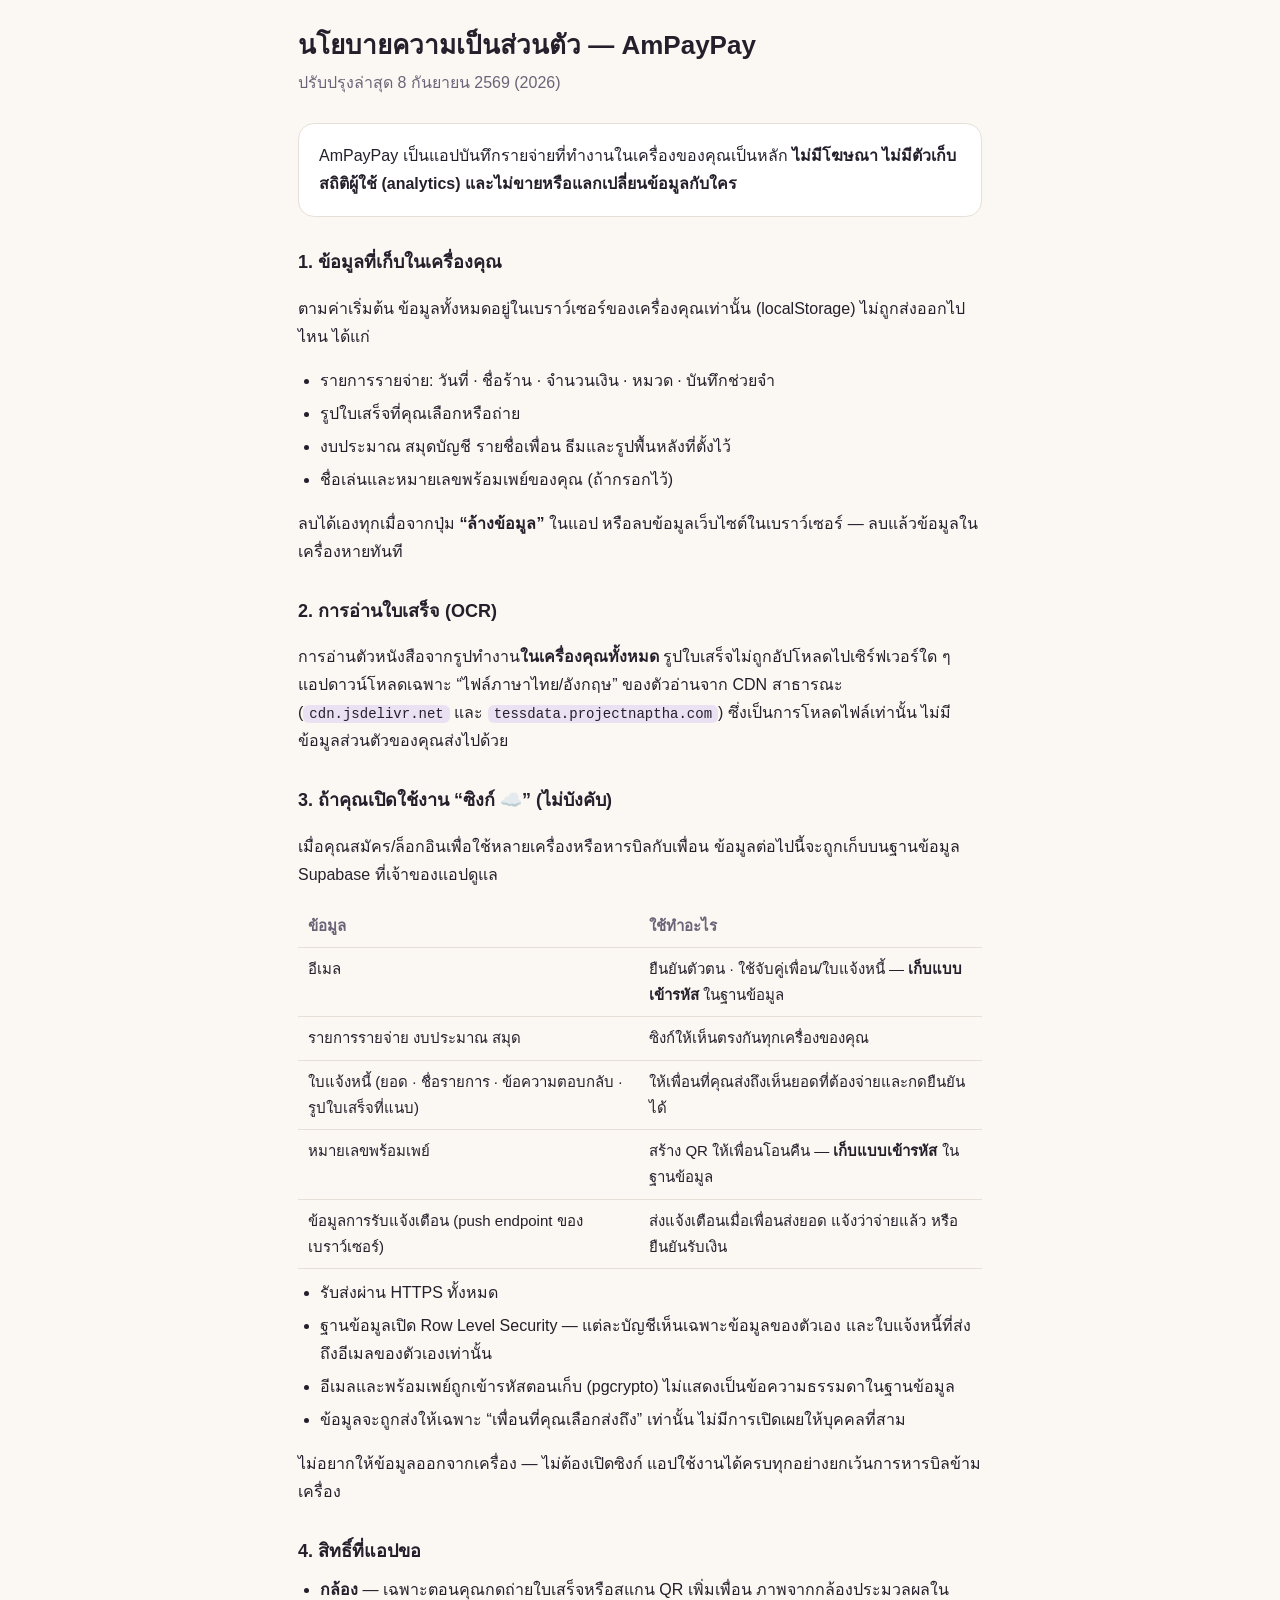
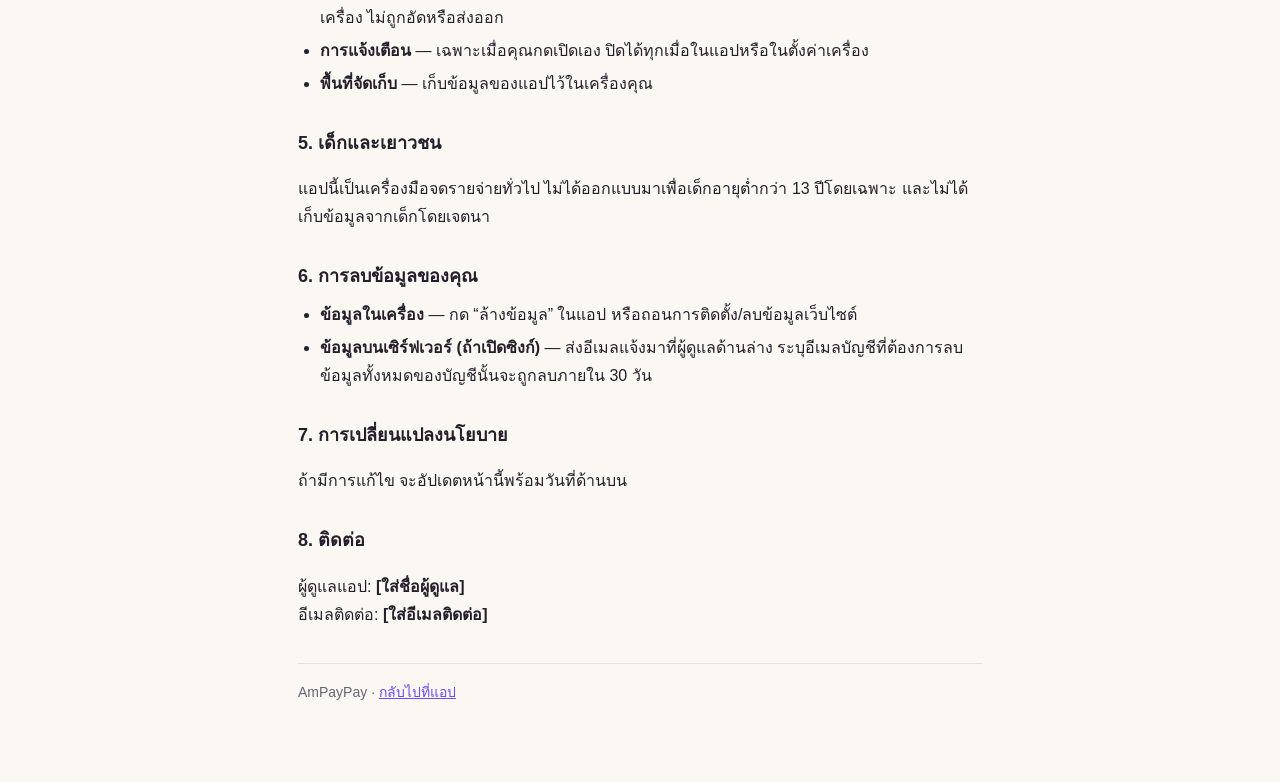
==== privacy.html @ 3faa716a "feat: เตรียมทำเป็นแอป Android ด้วย TWA (v59) - .well-known/assetlinks.json รอเติมลายนิ้วมือ SHA-256 " ====
<!doctype html>
<html lang="th">
<head>
<meta charset="utf-8">
<meta name="viewport" content="width=device-width, initial-scale=1">
<meta http-equiv="Content-Security-Policy" content="default-src 'none'; style-src 'self' 'unsafe-inline'; img-src 'self' data:; base-uri 'self'; form-action 'none'">
<title>นโยบายความเป็นส่วนตัว — AmPayPay</title>
<link rel="icon" type="image/png" sizes="32x32" href="assets/icon-32.png">
<style>
  :root { color-scheme: light dark; --ink: #241f2b; --muted: #6b6478; --bg: #fbf7f2; --card: #fff; --line: #e7e0d8; --brand: #6c4cf1; }
  @media (prefers-color-scheme: dark) {
    :root { --ink: #efeaf6; --muted: #a9a1b8; --bg: #161320; --card: #1f1b2b; --line: #322c42; --brand: #a996ff; }
  }
  * { box-sizing: border-box; }
  body { margin: 0; background: var(--bg); color: var(--ink);
         font: 16px/1.75 -apple-system, BlinkMacSystemFont, "Segoe UI", "Noto Sans Thai", "Sarabun", sans-serif; }
  .wrap { max-width: 720px; margin: 0 auto; padding: 28px 18px 64px; }
  h1 { font-size: 26px; line-height: 1.35; margin: 0 0 6px; }
  h2 { font-size: 18px; margin: 30px 0 8px; }
  .lead { color: var(--muted); margin: 0 0 26px; }
  .card { background: var(--card); border: 1px solid var(--line); border-radius: 16px; padding: 18px 20px; margin: 18px 0; }
  ul { padding-inline-start: 22px; margin: 8px 0; }
  li { margin: 5px 0; }
  code { background: color-mix(in srgb, var(--brand) 12%, transparent); padding: 1px 6px; border-radius: 6px; font-size: 14px; }
  a { color: var(--brand); }
  .foot { color: var(--muted); font-size: 14px; margin-top: 34px; border-top: 1px solid var(--line); padding-top: 16px; }
  table { width: 100%; border-collapse: collapse; margin: 10px 0; font-size: 15px; }
  th, td { text-align: left; padding: 8px 10px; border-bottom: 1px solid var(--line); vertical-align: top; }
  th { color: var(--muted); font-weight: 600; }
</style>
</head>
<body>
<div class="wrap">

<h1>นโยบายความเป็นส่วนตัว — AmPayPay</h1>
<p class="lead">ปรับปรุงล่าสุด 8 กันยายน 2569 (2026)</p>

<div class="card">
  <p style="margin:0">AmPayPay เป็นแอปบันทึกรายจ่ายที่ทำงานในเครื่องของคุณเป็นหลัก
  <b>ไม่มีโฆษณา ไม่มีตัวเก็บสถิติผู้ใช้ (analytics) และไม่ขายหรือแลกเปลี่ยนข้อมูลกับใคร</b></p>
</div>

<h2>1. ข้อมูลที่เก็บในเครื่องคุณ</h2>
<p>ตามค่าเริ่มต้น ข้อมูลทั้งหมดอยู่ในเบราว์เซอร์ของเครื่องคุณเท่านั้น (localStorage) ไม่ถูกส่งออกไปไหน ได้แก่</p>
<ul>
  <li>รายการรายจ่าย: วันที่ · ชื่อร้าน · จำนวนเงิน · หมวด · บันทึกช่วยจำ</li>
  <li>รูปใบเสร็จที่คุณเลือกหรือถ่าย</li>
  <li>งบประมาณ สมุดบัญชี รายชื่อเพื่อน ธีมและรูปพื้นหลังที่ตั้งไว้</li>
  <li>ชื่อเล่นและหมายเลขพร้อมเพย์ของคุณ (ถ้ากรอกไว้)</li>
</ul>
<p>ลบได้เองทุกเมื่อจากปุ่ม <b>“ล้างข้อมูล”</b> ในแอป หรือลบข้อมูลเว็บไซต์ในเบราว์เซอร์ — ลบแล้วข้อมูลในเครื่องหายทันที</p>

<h2>2. การอ่านใบเสร็จ (OCR)</h2>
<p>การอ่านตัวหนังสือจากรูปทำงาน<b>ในเครื่องคุณทั้งหมด</b> รูปใบเสร็จไม่ถูกอัปโหลดไปเซิร์ฟเวอร์ใด ๆ
แอปดาวน์โหลดเฉพาะ “ไฟล์ภาษาไทย/อังกฤษ” ของตัวอ่านจาก CDN สาธารณะ
(<code>cdn.jsdelivr.net</code> และ <code>tessdata.projectnaptha.com</code>) ซึ่งเป็นการโหลดไฟล์เท่านั้น ไม่มีข้อมูลส่วนตัวของคุณส่งไปด้วย</p>

<h2>3. ถ้าคุณเปิดใช้งาน “ซิงก์ ☁️” (ไม่บังคับ)</h2>
<p>เมื่อคุณสมัคร/ล็อกอินเพื่อใช้หลายเครื่องหรือหารบิลกับเพื่อน ข้อมูลต่อไปนี้จะถูกเก็บบนฐานข้อมูล Supabase ที่เจ้าของแอปดูแล</p>
<table>
  <tr><th>ข้อมูล</th><th>ใช้ทำอะไร</th></tr>
  <tr><td>อีเมล</td><td>ยืนยันตัวตน · ใช้จับคู่เพื่อน/ใบแจ้งหนี้ — <b>เก็บแบบเข้ารหัส</b> ในฐานข้อมูล</td></tr>
  <tr><td>รายการรายจ่าย งบประมาณ สมุด</td><td>ซิงก์ให้เห็นตรงกันทุกเครื่องของคุณ</td></tr>
  <tr><td>ใบแจ้งหนี้ (ยอด · ชื่อรายการ · ข้อความตอบกลับ · รูปใบเสร็จที่แนบ)</td><td>ให้เพื่อนที่คุณส่งถึงเห็นยอดที่ต้องจ่ายและกดยืนยันได้</td></tr>
  <tr><td>หมายเลขพร้อมเพย์</td><td>สร้าง QR ให้เพื่อนโอนคืน — <b>เก็บแบบเข้ารหัส</b> ในฐานข้อมูล</td></tr>
  <tr><td>ข้อมูลการรับแจ้งเตือน (push endpoint ของเบราว์เซอร์)</td><td>ส่งแจ้งเตือนเมื่อเพื่อนส่งยอด แจ้งว่าจ่ายแล้ว หรือยืนยันรับเงิน</td></tr>
</table>
<ul>
  <li>รับส่งผ่าน HTTPS ทั้งหมด</li>
  <li>ฐานข้อมูลเปิด Row Level Security — แต่ละบัญชีเห็นเฉพาะข้อมูลของตัวเอง และใบแจ้งหนี้ที่ส่งถึงอีเมลของตัวเองเท่านั้น</li>
  <li>อีเมลและพร้อมเพย์ถูกเข้ารหัสตอนเก็บ (pgcrypto) ไม่แสดงเป็นข้อความธรรมดาในฐานข้อมูล</li>
  <li>ข้อมูลจะถูกส่งให้เฉพาะ “เพื่อนที่คุณเลือกส่งถึง” เท่านั้น ไม่มีการเปิดเผยให้บุคคลที่สาม</li>
</ul>
<p>ไม่อยากให้ข้อมูลออกจากเครื่อง — ไม่ต้องเปิดซิงก์ แอปใช้งานได้ครบทุกอย่างยกเว้นการหารบิลข้ามเครื่อง</p>

<h2>4. สิทธิ์ที่แอปขอ</h2>
<ul>
  <li><b>กล้อง</b> — เฉพาะตอนคุณกดถ่ายใบเสร็จหรือสแกน QR เพิ่มเพื่อน ภาพจากกล้องประมวลผลในเครื่อง ไม่ถูกอัดหรือส่งออก</li>
  <li><b>การแจ้งเตือน</b> — เฉพาะเมื่อคุณกดเปิดเอง ปิดได้ทุกเมื่อในแอปหรือในตั้งค่าเครื่อง</li>
  <li><b>พื้นที่จัดเก็บ</b> — เก็บข้อมูลของแอปไว้ในเครื่องคุณ</li>
</ul>

<h2>5. เด็กและเยาวชน</h2>
<p>แอปนี้เป็นเครื่องมือจดรายจ่ายทั่วไป ไม่ได้ออกแบบมาเพื่อเด็กอายุต่ำกว่า 13 ปีโดยเฉพาะ และไม่ได้เก็บข้อมูลจากเด็กโดยเจตนา</p>

<h2>6. การลบข้อมูลของคุณ</h2>
<ul>
  <li><b>ข้อมูลในเครื่อง</b> — กด “ล้างข้อมูล” ในแอป หรือถอนการติดตั้ง/ลบข้อมูลเว็บไซต์</li>
  <li><b>ข้อมูลบนเซิร์ฟเวอร์ (ถ้าเปิดซิงก์)</b> — ส่งอีเมลแจ้งมาที่ผู้ดูแลด้านล่าง ระบุอีเมลบัญชีที่ต้องการลบ ข้อมูลทั้งหมดของบัญชีนั้นจะถูกลบภายใน 30 วัน</li>
</ul>

<h2>7. การเปลี่ยนแปลงนโยบาย</h2>
<p>ถ้ามีการแก้ไข จะอัปเดตหน้านี้พร้อมวันที่ด้านบน</p>

<h2>8. ติดต่อ</h2>
<p>ผู้ดูแลแอป: <b>[ใส่ชื่อผู้ดูแล]</b><br>
อีเมลติดต่อ: <b>[ใส่อีเมลติดต่อ]</b></p>

<p class="foot">AmPayPay · <a href="./">กลับไปที่แอป</a></p>

</div>
</body>
</html>
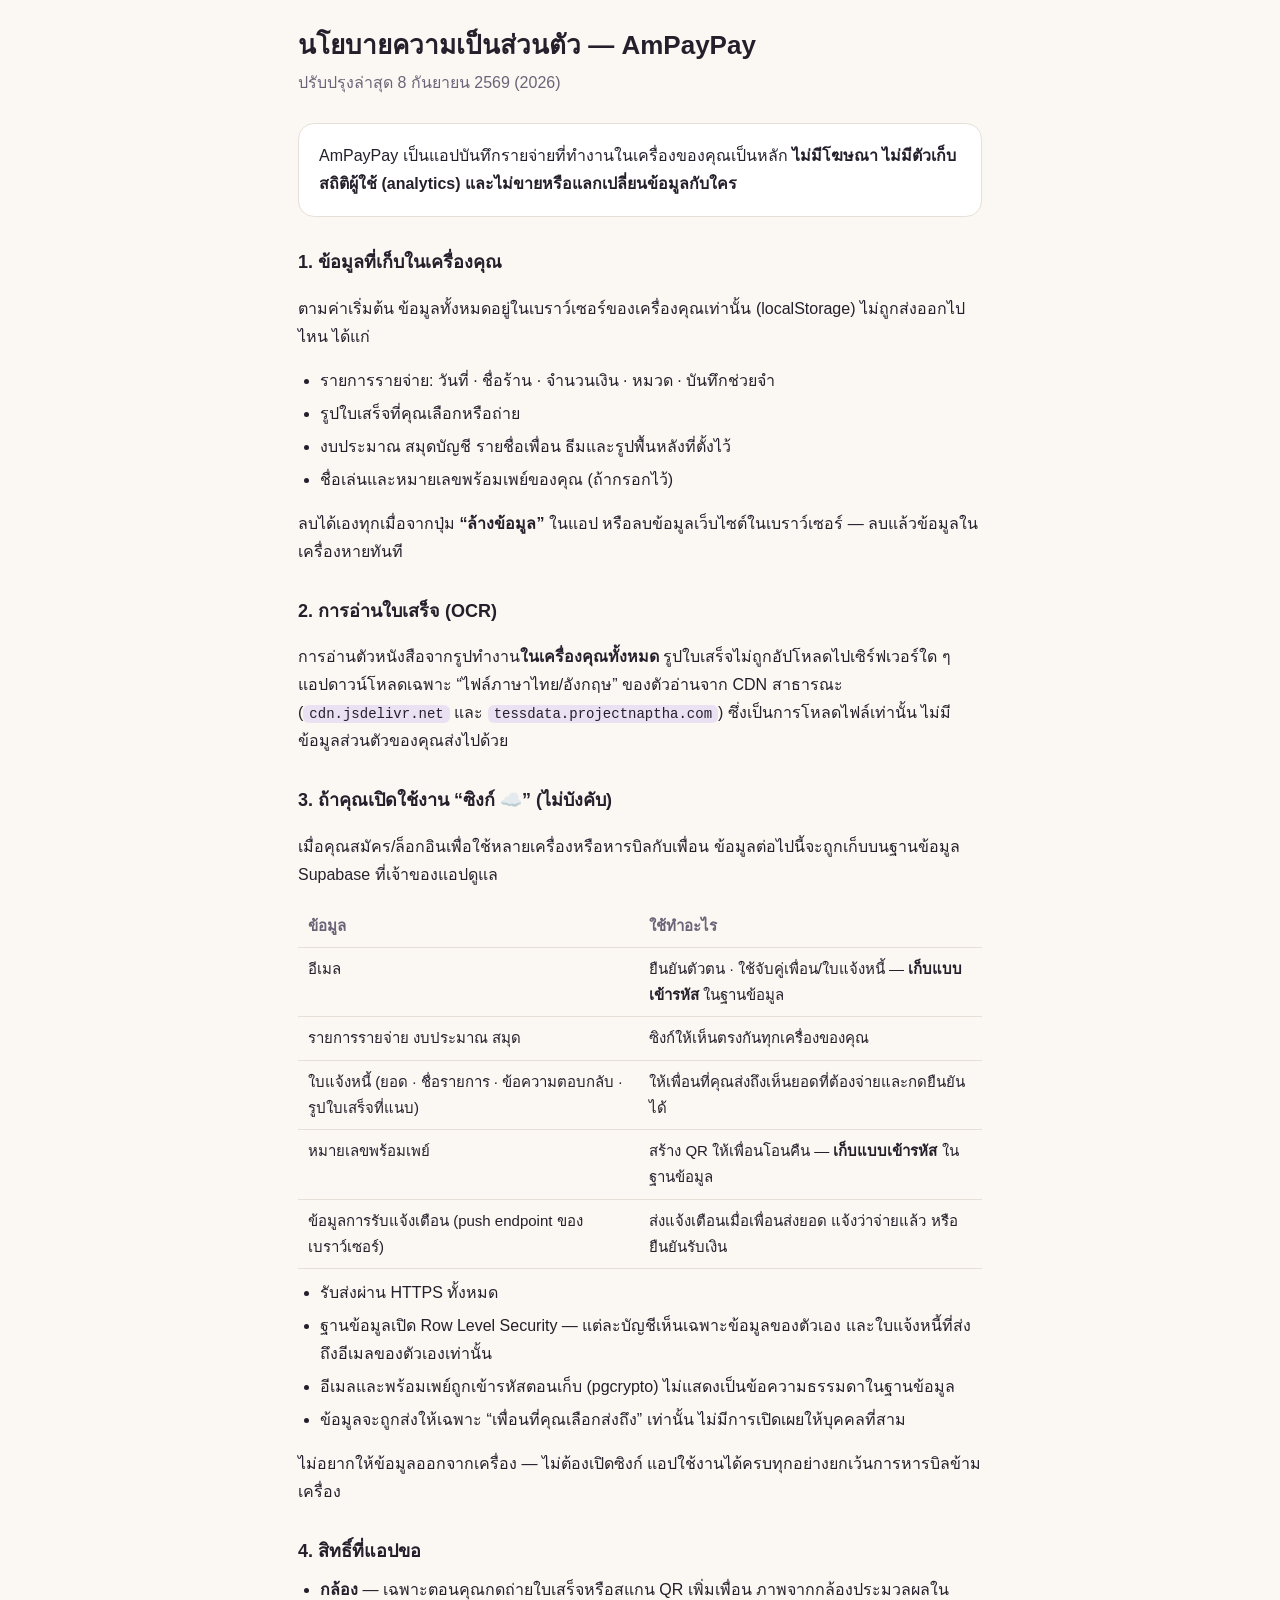
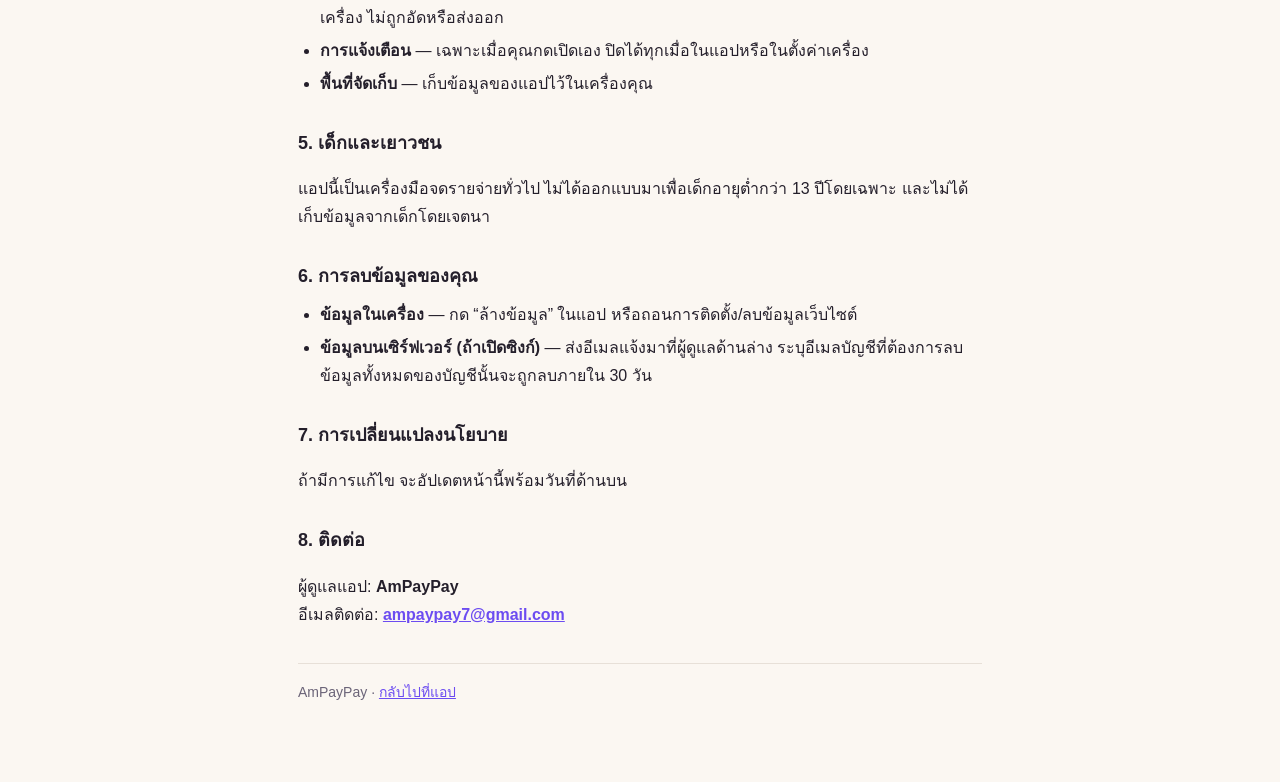
==== commit a2cce32f: "feat: ใส่ชื่อผู้ดูแลและอีเมลติดต่อในหน้านโยบายความเป็นส่วนตัว - ผู้ดูแล AmPayPay · ampaypay7@gmail.c" ====
--- a/privacy.html
+++ b/privacy.html
@@ -93,8 +93,8 @@
 <p>ถ้ามีการแก้ไข จะอัปเดตหน้านี้พร้อมวันที่ด้านบน</p>
 
 <h2>8. ติดต่อ</h2>
-<p>ผู้ดูแลแอป: <b>[ใส่ชื่อผู้ดูแล]</b><br>
-อีเมลติดต่อ: <b>[ใส่อีเมลติดต่อ]</b></p>
+<p>ผู้ดูแลแอป: <b>AmPayPay</b><br>
+อีเมลติดต่อ: <b><a href="mailto:ampaypay7@gmail.com">ampaypay7@gmail.com</a></b></p>
 
 <p class="foot">AmPayPay · <a href="./">กลับไปที่แอป</a></p>
 
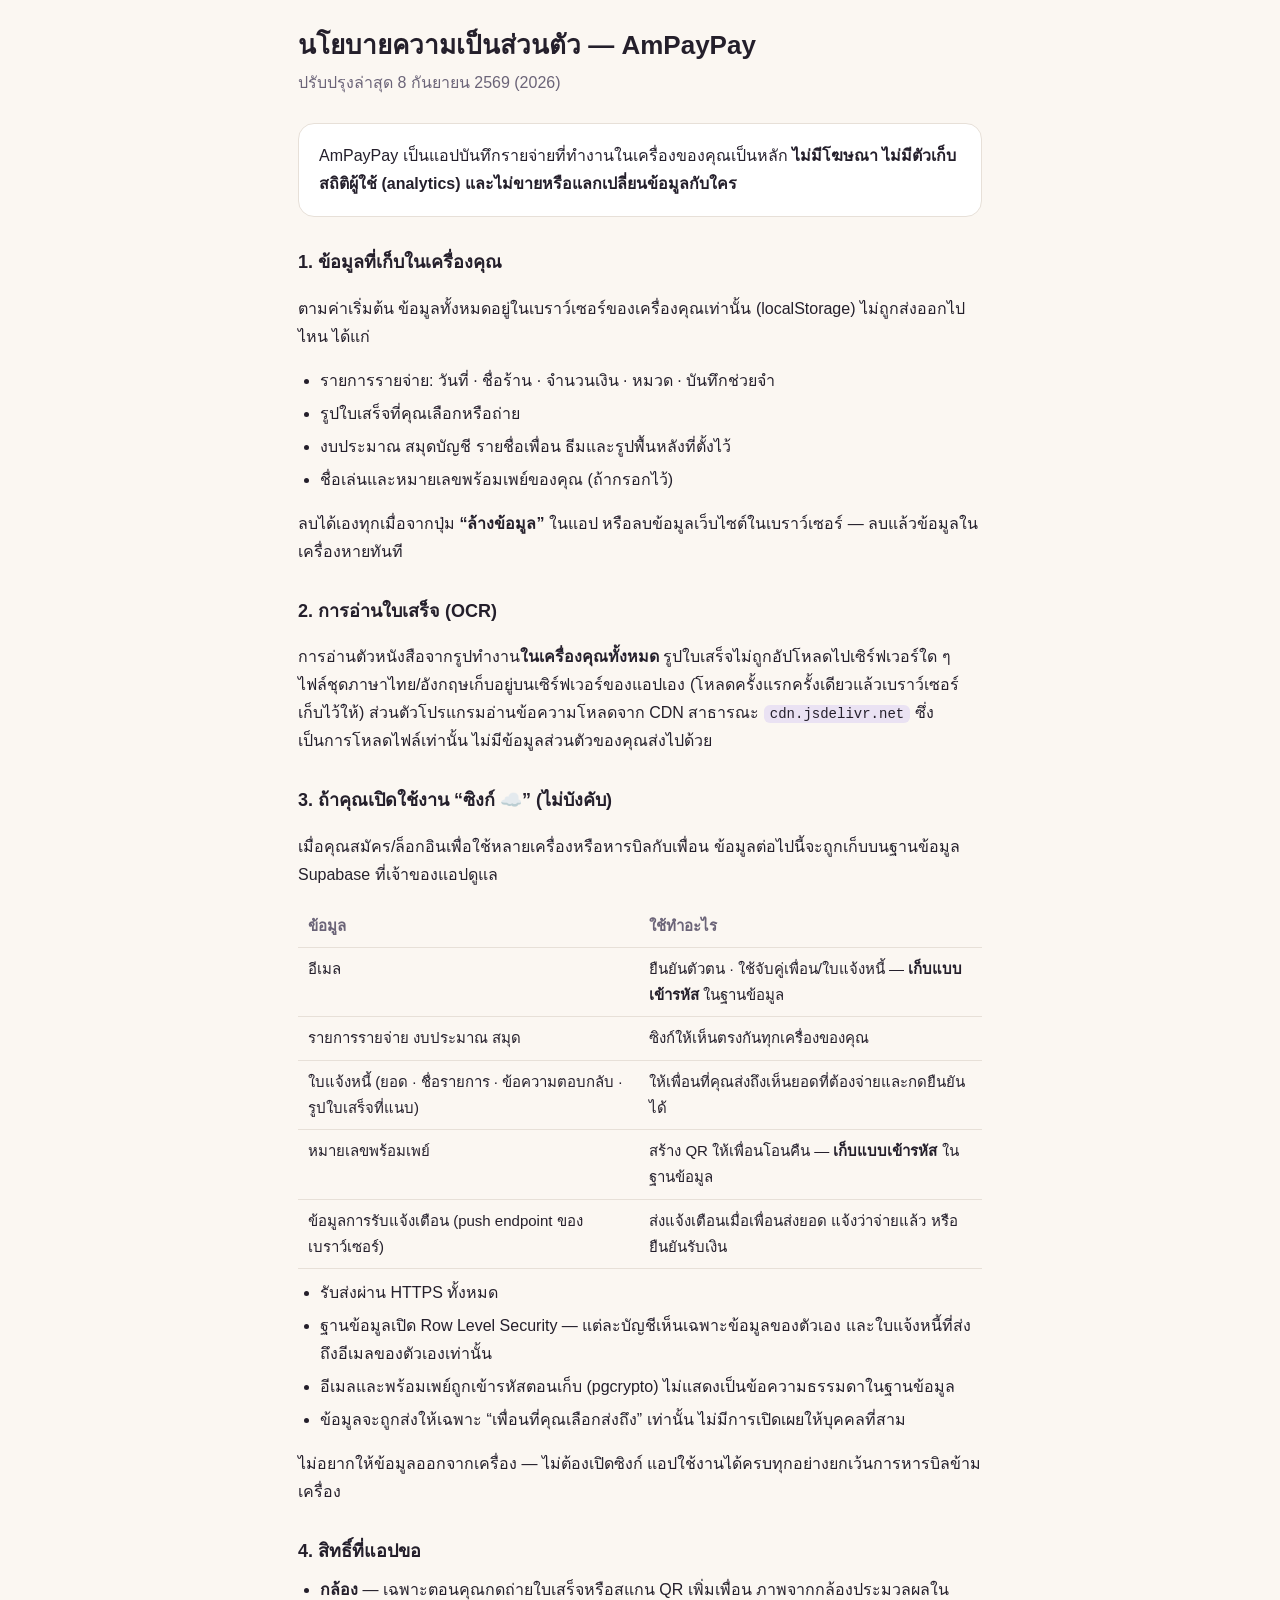
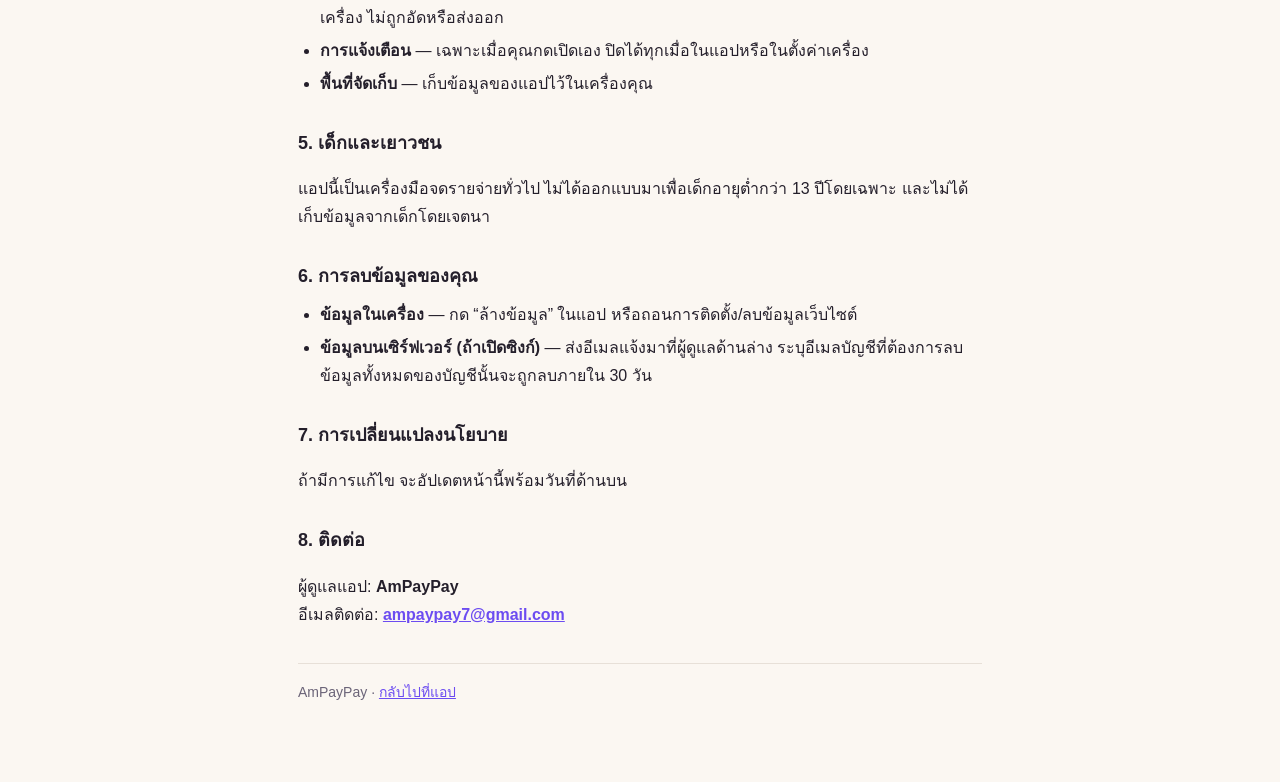
==== commit e548d456: "fix: อ่านภาษาไทยแม่นขึ้นมาก — เปลี่ยนไปใช้ชุดภาษา best (v66) ชุดภาษา fast ของ Tesseract ซอยคำไทยเป็น" ====
--- a/privacy.html
+++ b/privacy.html
@@ -52,8 +52,8 @@
 
 <h2>2. การอ่านใบเสร็จ (OCR)</h2>
 <p>การอ่านตัวหนังสือจากรูปทำงาน<b>ในเครื่องคุณทั้งหมด</b> รูปใบเสร็จไม่ถูกอัปโหลดไปเซิร์ฟเวอร์ใด ๆ
-แอปดาวน์โหลดเฉพาะ “ไฟล์ภาษาไทย/อังกฤษ” ของตัวอ่านจาก CDN สาธารณะ
-(<code>cdn.jsdelivr.net</code> และ <code>tessdata.projectnaptha.com</code>) ซึ่งเป็นการโหลดไฟล์เท่านั้น ไม่มีข้อมูลส่วนตัวของคุณส่งไปด้วย</p>
+ไฟล์ชุดภาษาไทย/อังกฤษเก็บอยู่บนเซิร์ฟเวอร์ของแอปเอง (โหลดครั้งแรกครั้งเดียวแล้วเบราว์เซอร์เก็บไว้ให้)
+ส่วนตัวโปรแกรมอ่านข้อความโหลดจาก CDN สาธารณะ <code>cdn.jsdelivr.net</code> ซึ่งเป็นการโหลดไฟล์เท่านั้น ไม่มีข้อมูลส่วนตัวของคุณส่งไปด้วย</p>
 
 <h2>3. ถ้าคุณเปิดใช้งาน “ซิงก์ ☁️” (ไม่บังคับ)</h2>
 <p>เมื่อคุณสมัคร/ล็อกอินเพื่อใช้หลายเครื่องหรือหารบิลกับเพื่อน ข้อมูลต่อไปนี้จะถูกเก็บบนฐานข้อมูล Supabase ที่เจ้าของแอปดูแล</p>
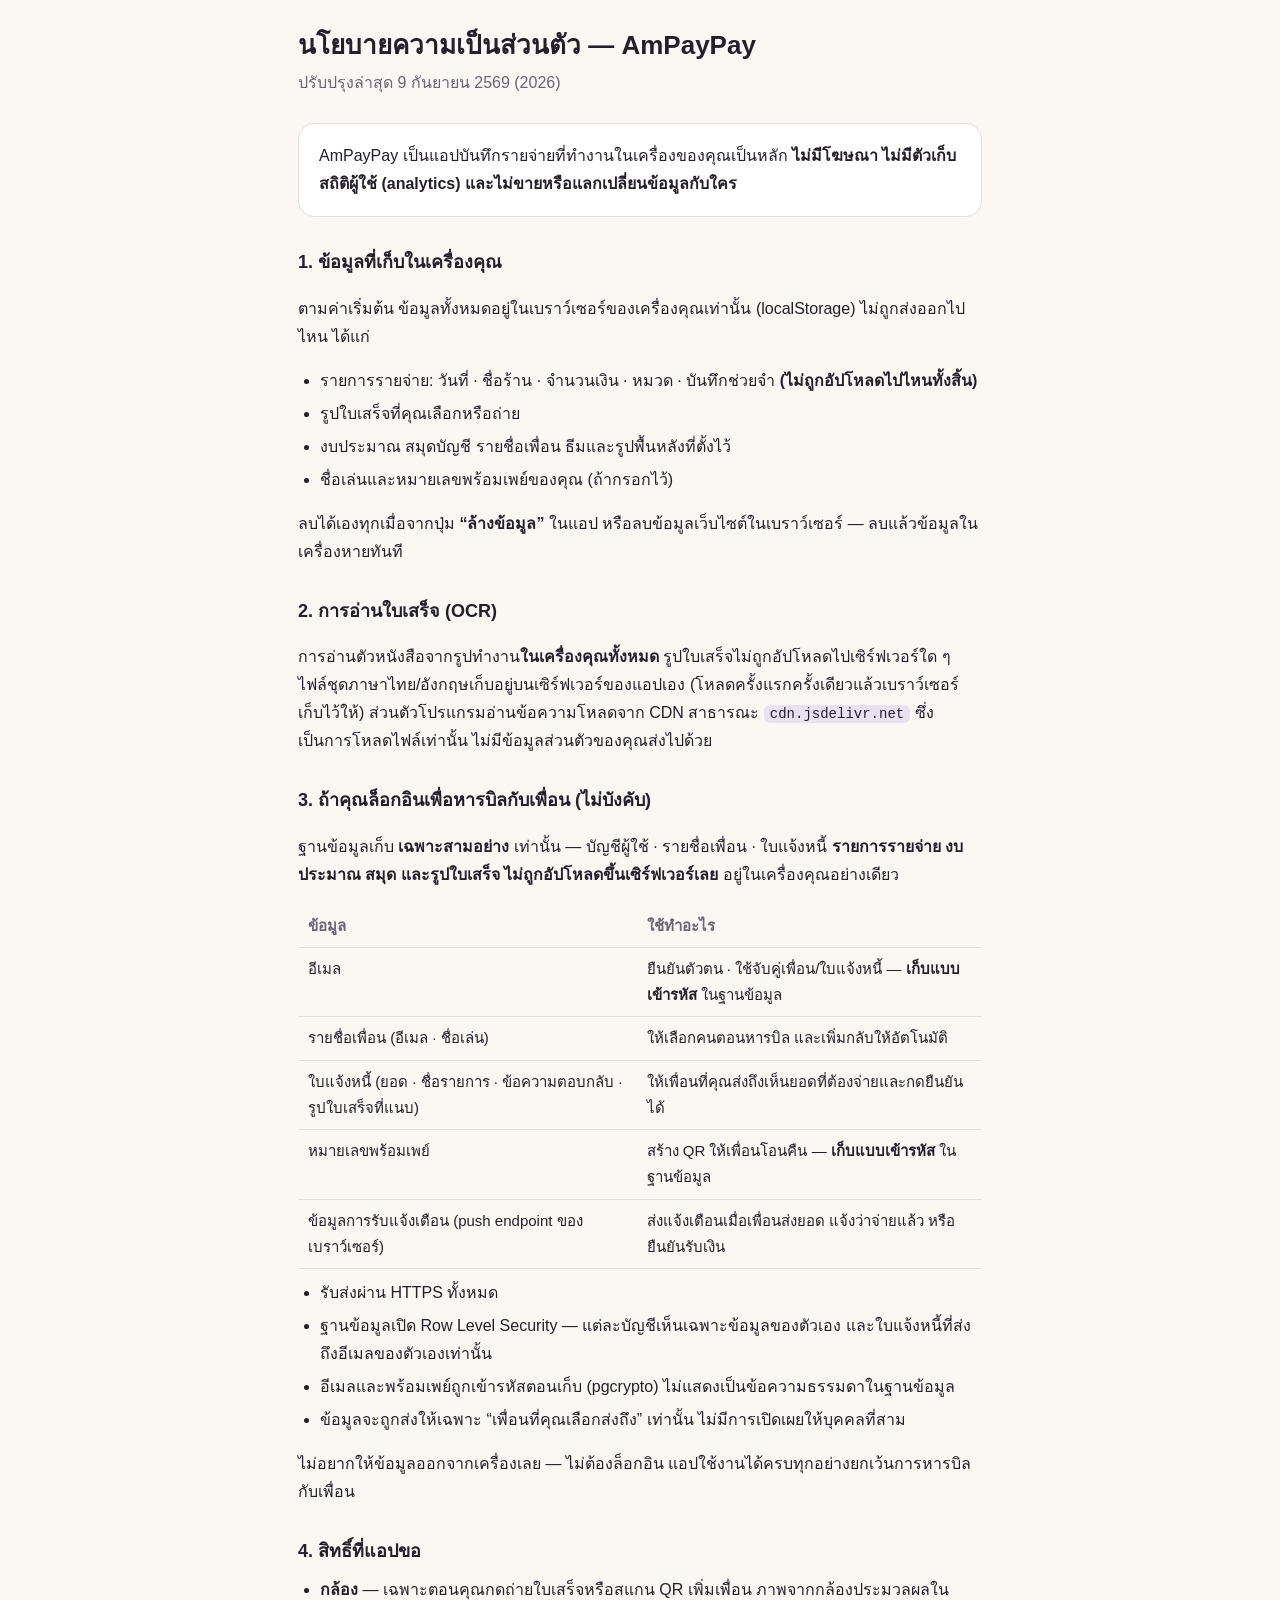
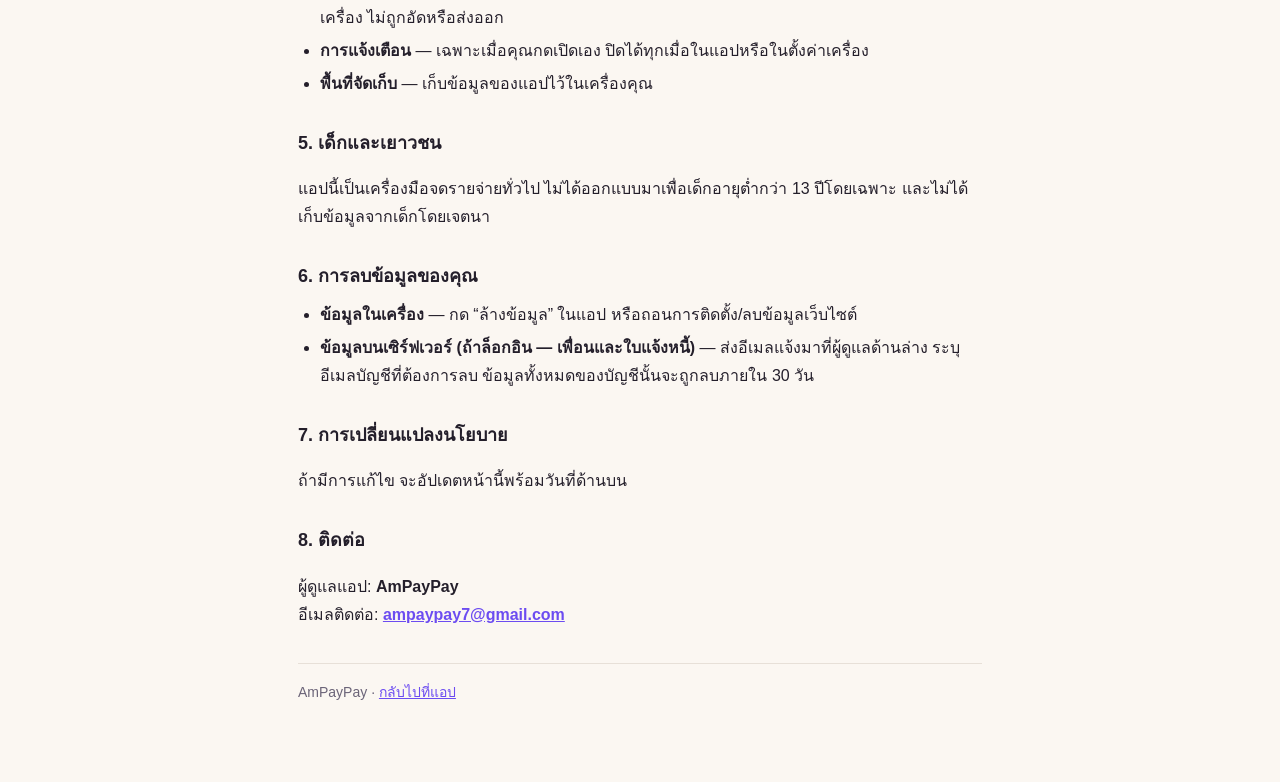
==== commit dc20f221: "v67: หน้าต้อนรับครั้งแรก + ฐานข้อมูลเก็บเฉพาะ ล็อกอิน/เพื่อน/ลูกหนี้ หน้าต้อนรับครั้งแรก - เปิดแอปคร" ====
--- a/privacy.html
+++ b/privacy.html
@@ -33,7 +33,7 @@
 <div class="wrap">
 
 <h1>นโยบายความเป็นส่วนตัว — AmPayPay</h1>
-<p class="lead">ปรับปรุงล่าสุด 8 กันยายน 2569 (2026)</p>
+<p class="lead">ปรับปรุงล่าสุด 9 กันยายน 2569 (2026)</p>
 
 <div class="card">
   <p style="margin:0">AmPayPay เป็นแอปบันทึกรายจ่ายที่ทำงานในเครื่องของคุณเป็นหลัก
@@ -43,7 +43,7 @@
 <h2>1. ข้อมูลที่เก็บในเครื่องคุณ</h2>
 <p>ตามค่าเริ่มต้น ข้อมูลทั้งหมดอยู่ในเบราว์เซอร์ของเครื่องคุณเท่านั้น (localStorage) ไม่ถูกส่งออกไปไหน ได้แก่</p>
 <ul>
-  <li>รายการรายจ่าย: วันที่ · ชื่อร้าน · จำนวนเงิน · หมวด · บันทึกช่วยจำ</li>
+  <li>รายการรายจ่าย: วันที่ · ชื่อร้าน · จำนวนเงิน · หมวด · บันทึกช่วยจำ <b>(ไม่ถูกอัปโหลดไปไหนทั้งสิ้น)</b></li>
   <li>รูปใบเสร็จที่คุณเลือกหรือถ่าย</li>
   <li>งบประมาณ สมุดบัญชี รายชื่อเพื่อน ธีมและรูปพื้นหลังที่ตั้งไว้</li>
   <li>ชื่อเล่นและหมายเลขพร้อมเพย์ของคุณ (ถ้ากรอกไว้)</li>
@@ -55,12 +55,13 @@
 ไฟล์ชุดภาษาไทย/อังกฤษเก็บอยู่บนเซิร์ฟเวอร์ของแอปเอง (โหลดครั้งแรกครั้งเดียวแล้วเบราว์เซอร์เก็บไว้ให้)
 ส่วนตัวโปรแกรมอ่านข้อความโหลดจาก CDN สาธารณะ <code>cdn.jsdelivr.net</code> ซึ่งเป็นการโหลดไฟล์เท่านั้น ไม่มีข้อมูลส่วนตัวของคุณส่งไปด้วย</p>
 
-<h2>3. ถ้าคุณเปิดใช้งาน “ซิงก์ ☁️” (ไม่บังคับ)</h2>
-<p>เมื่อคุณสมัคร/ล็อกอินเพื่อใช้หลายเครื่องหรือหารบิลกับเพื่อน ข้อมูลต่อไปนี้จะถูกเก็บบนฐานข้อมูล Supabase ที่เจ้าของแอปดูแล</p>
+<h2>3. ถ้าคุณล็อกอินเพื่อหารบิลกับเพื่อน (ไม่บังคับ)</h2>
+<p>ฐานข้อมูลเก็บ <b>เฉพาะสามอย่าง</b> เท่านั้น — บัญชีผู้ใช้ · รายชื่อเพื่อน · ใบแจ้งหนี้
+<b>รายการรายจ่าย งบประมาณ สมุด และรูปใบเสร็จ ไม่ถูกอัปโหลดขึ้นเซิร์ฟเวอร์เลย</b> อยู่ในเครื่องคุณอย่างเดียว</p>
 <table>
   <tr><th>ข้อมูล</th><th>ใช้ทำอะไร</th></tr>
   <tr><td>อีเมล</td><td>ยืนยันตัวตน · ใช้จับคู่เพื่อน/ใบแจ้งหนี้ — <b>เก็บแบบเข้ารหัส</b> ในฐานข้อมูล</td></tr>
-  <tr><td>รายการรายจ่าย งบประมาณ สมุด</td><td>ซิงก์ให้เห็นตรงกันทุกเครื่องของคุณ</td></tr>
+  <tr><td>รายชื่อเพื่อน (อีเมล · ชื่อเล่น)</td><td>ให้เลือกคนตอนหารบิล และเพิ่มกลับให้อัตโนมัติ</td></tr>
   <tr><td>ใบแจ้งหนี้ (ยอด · ชื่อรายการ · ข้อความตอบกลับ · รูปใบเสร็จที่แนบ)</td><td>ให้เพื่อนที่คุณส่งถึงเห็นยอดที่ต้องจ่ายและกดยืนยันได้</td></tr>
   <tr><td>หมายเลขพร้อมเพย์</td><td>สร้าง QR ให้เพื่อนโอนคืน — <b>เก็บแบบเข้ารหัส</b> ในฐานข้อมูล</td></tr>
   <tr><td>ข้อมูลการรับแจ้งเตือน (push endpoint ของเบราว์เซอร์)</td><td>ส่งแจ้งเตือนเมื่อเพื่อนส่งยอด แจ้งว่าจ่ายแล้ว หรือยืนยันรับเงิน</td></tr>
@@ -71,7 +72,7 @@
   <li>อีเมลและพร้อมเพย์ถูกเข้ารหัสตอนเก็บ (pgcrypto) ไม่แสดงเป็นข้อความธรรมดาในฐานข้อมูล</li>
   <li>ข้อมูลจะถูกส่งให้เฉพาะ “เพื่อนที่คุณเลือกส่งถึง” เท่านั้น ไม่มีการเปิดเผยให้บุคคลที่สาม</li>
 </ul>
-<p>ไม่อยากให้ข้อมูลออกจากเครื่อง — ไม่ต้องเปิดซิงก์ แอปใช้งานได้ครบทุกอย่างยกเว้นการหารบิลข้ามเครื่อง</p>
+<p>ไม่อยากให้ข้อมูลออกจากเครื่องเลย — ไม่ต้องล็อกอิน แอปใช้งานได้ครบทุกอย่างยกเว้นการหารบิลกับเพื่อน</p>
 
 <h2>4. สิทธิ์ที่แอปขอ</h2>
 <ul>
@@ -86,7 +87,7 @@
 <h2>6. การลบข้อมูลของคุณ</h2>
 <ul>
   <li><b>ข้อมูลในเครื่อง</b> — กด “ล้างข้อมูล” ในแอป หรือถอนการติดตั้ง/ลบข้อมูลเว็บไซต์</li>
-  <li><b>ข้อมูลบนเซิร์ฟเวอร์ (ถ้าเปิดซิงก์)</b> — ส่งอีเมลแจ้งมาที่ผู้ดูแลด้านล่าง ระบุอีเมลบัญชีที่ต้องการลบ ข้อมูลทั้งหมดของบัญชีนั้นจะถูกลบภายใน 30 วัน</li>
+  <li><b>ข้อมูลบนเซิร์ฟเวอร์ (ถ้าล็อกอิน — เพื่อนและใบแจ้งหนี้)</b> — ส่งอีเมลแจ้งมาที่ผู้ดูแลด้านล่าง ระบุอีเมลบัญชีที่ต้องการลบ ข้อมูลทั้งหมดของบัญชีนั้นจะถูกลบภายใน 30 วัน</li>
 </ul>
 
 <h2>7. การเปลี่ยนแปลงนโยบาย</h2>
